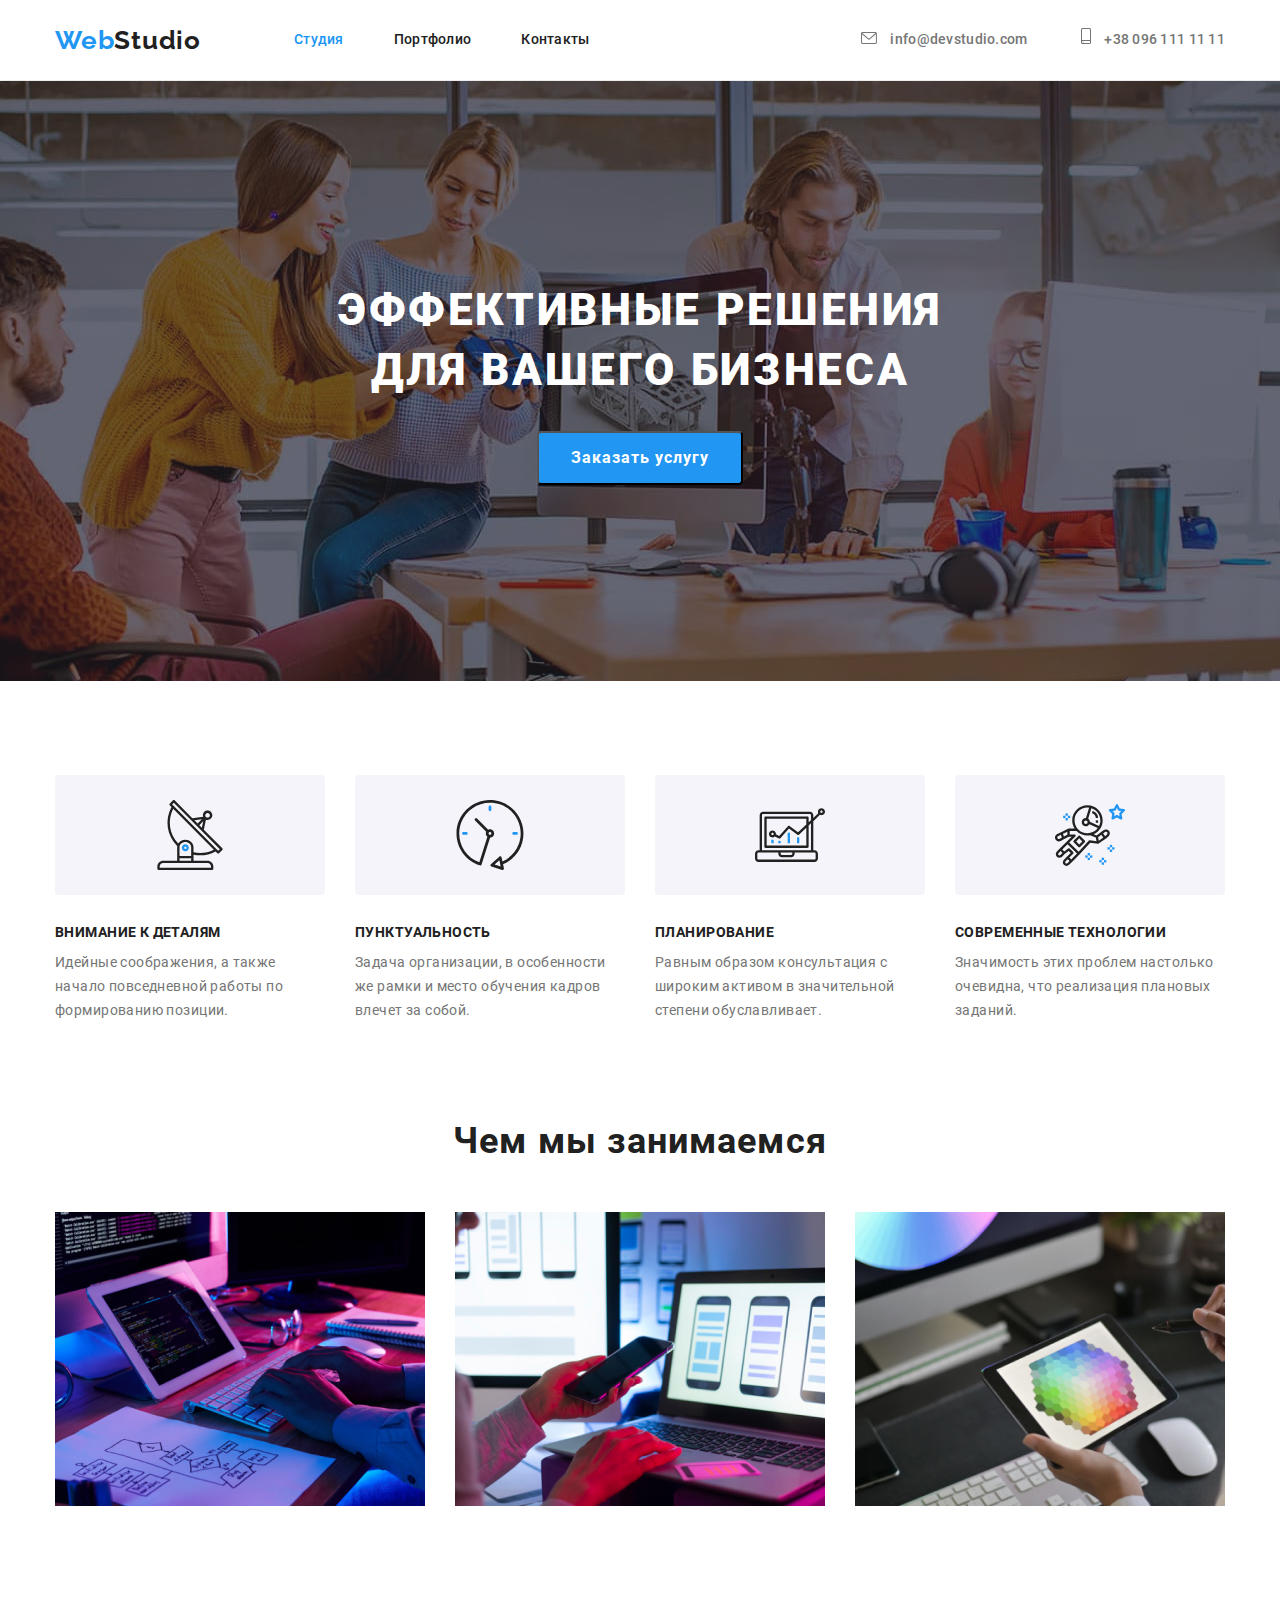
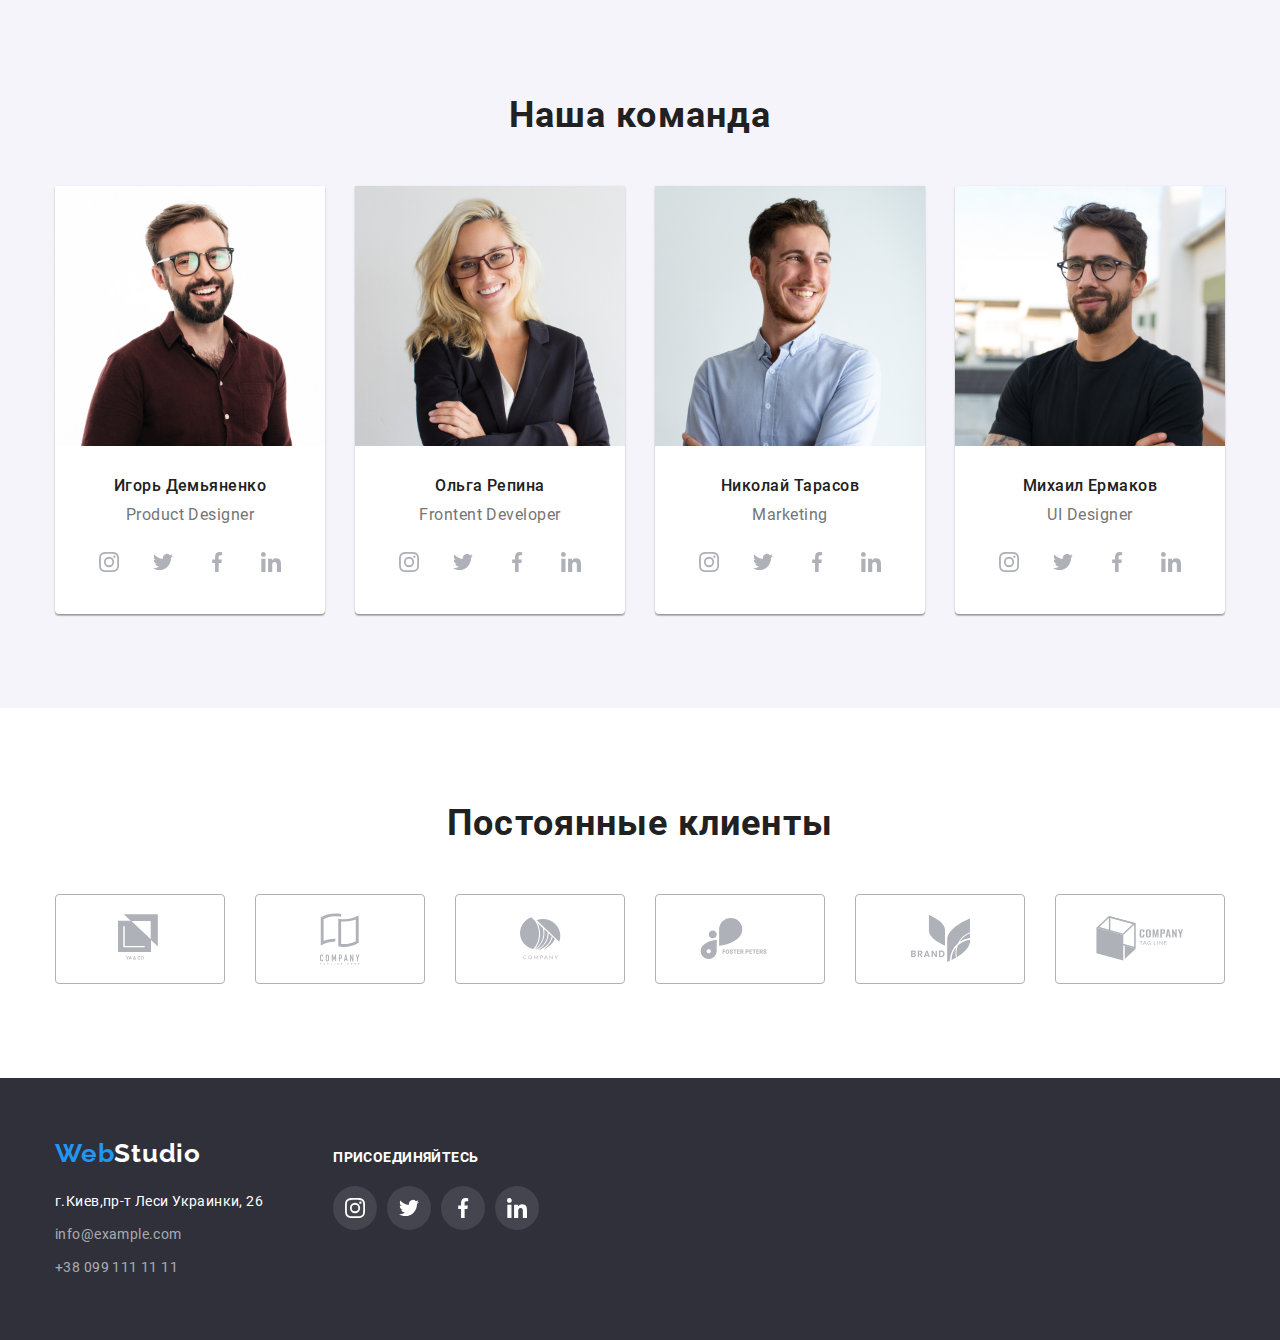
==== index.html @ 72bdeed8 "склонировал новый репозиторий и перенес файлы с 4 дз" ====
<!DOCTYPE html>
<html lang="ru">
  <head>
    <meta charset="UTF-8" />
    <meta name="viewport" content="width=device-width, initial-scale=1.0" />
    <title>Document</title>
    <link href="https://fonts.googleapis.com/css2?family=Raleway:wght@700&display=swap" rel="stylesheet" />
    <link rel="stylesheet" href="https://cdnjs.cloudflare.com/ajax/libs/modern-normalize/1.0.0/modern-normalize.min.css" />
    <link rel="stylesheet" href="./css/styles.css" />
  </head>
  <body>
    <header class="page-header">
      <div class="conteiner header-conteiner">
        <a class="header-logo" href="./index.html" lang="en"> <span class="web-logo">Web</span>Studio </a>

        <nav class="navigation">
          <ul class="menu">
            <li class="menu-item">
              <a href="./index.html" class="link current">Студия</a>
            </li>
            <li class="menu-item">
              <a href="./portfolio.html" class="link">Портфолио</a>
            </li>
            <li class="menu-item"><a href="" class="link">Контакты</a></li>
          </ul>
        </nav>
        <address class="conect-nav">
          <a class="link header-conect" href="mailto:info@devstudio.com">
            <svg class="header-svg envelope" width="16" height="12">
              <use href="./img/icons/sprite.svg#envelope"></use>
            </svg>
            info@devstudio.com
          </a>
          <a class="link header-conect" href="tel:+380961111111">
            <svg class="header-svg smartphone" width="10" height="16">
              <use href="./img/icons/sprite.svg#smartphone"></use>
            </svg>
            +38 096 111 11 11</a
          >
        </address>
      </div>
    </header>

    <main>
      <section class="hero overlay">
        <h1 class="hero-title">
          ЭФФЕКТИВНЫЕ РЕШЕНИЯ <br />
          ДЛЯ ВАШЕГО БИЗНЕСА
        </h1>
        <button class="btn" type="button">Заказать услугу</button>
      </section>

      <section class="features">
        <div class="conteiner">
          <h2 class="visually-hidden">Наши преимущества</h2>
          <ul class="menu-features">
            <li class="list-item icon-antenna">
              <h3 class="title">ВНИМАНИЕ К ДЕТАЛЯМ</h3>
              <p class="text">Идейные соображения, а также начало повседневной работы по формированию позиции.</p>
            </li>
            <li class="list-item icon-clock">
              <h3 class="title">ПУНКТУАЛЬНОСТЬ</h3>
              <p class="text">Задача организации, в особенности же рамки и место обучения кадров влечет за собой.</p>
            </li>
            <li class="list-item icon-diagram">
              <h3 class="title">ПЛАНИРОВАНИЕ</h3>
              <p class="text">Равным образом консультация с широким активом в значительной степени обуславливает.</p>
            </li>
            <li class="list-item icon-astronaut">
              <h3 class="title">СОВРЕМЕННЫЕ ТЕХНОЛОГИИ</h3>
              <p class="text">Значимость этих проблем настолько очевидна, что реализация плановых заданий.</p>
            </li>
          </ul>
        </div>
      </section>

      <section class="section">
        <div class="conteiner">
          <h2 class="section-title">Чем мы занимаемся</h2>
          <ul class="img-set">
            <li class="img-item">
              <img src="./img/img1.jpg" alt="верстка" width="370" height="294" />
            </li>

            <li class="img-item">
              <img src="./img/img2.jpg" alt="мобильное приложение" width="370" height="294" />
            </li>
            <li class="img-item">
              <img src="./img/img3.jpg" alt="дизайн" width="370" height="294" />
            </li>
          </ul>
        </div>
      </section>

      <section class="section creamy-bg">
        <div class="conteiner">
          <h2 class="section-title">Наша команда</h2>
          <ul class="team-list">
            <li class="team-item">
              <img src="./img/foto1.jpg" alt="Игорь Демьяненко" width="270" height="260" />
              <div class="team-content">
                <p class="team">Игорь Демьяненко</p>
                <p class="profession" lang="en">Product Designer</p>
                <ul class="social-icons">
                  <li class="social-icons-item">
                    <a class="social-icons-link" href="https://instagram.com/" target="_blank" rel="noopener noreferer" aria-label="Instagram">
                      <svg class="social-icons-svg">
                        <use href="./img/icons/sprite.svg#instagram"></use>
                      </svg>
                    </a>
                  </li>
                  <li class="social-icons-item">
                    <a class="social-icons-link" href="https://twitter.com/" target="_blank" rel="noopener noreferer" aria-label="Twitter">
                      <svg class="social-icons-svg">
                        <use href="./img/icons/sprite.svg#twitter"></use>
                      </svg>
                    </a>
                  </li>
                  <li class="social-icons-item">
                    <a class="social-icons-link" href="https://facebook.com/" target="_blank" rel="noopener noreferer" aria-label="Facebook">
                      <svg class="social-icons-svg">
                        <use href="./img/icons/sprite.svg#facebook"></use>
                      </svg>
                    </a>
                  </li>
                  <li class="social-icons-item">
                    <a class="social-icons-link" href="https://linkedin.com/" target="_blank" rel="noopener noreferer" aria-label="Linkedin">
                      <svg class="social-icons-svg">
                        <use href="./img/icons/sprite.svg#linkedin"></use>
                      </svg>
                    </a>
                  </li>
                </ul>
              </div>
            </li>

            <li class="team-item">
              <img src="./img/foto2.jpg" alt="Ольга Репина" width="270" height="260" />
              <div class="team-content">
                <p class="team">Ольга Репина</p>
                <p class="profession" lang="en">Frontent Developer</p>
                <ul class="social-icons">
                  <li class="social-icons-item">
                    <a class="social-icons-link" href="https://instagram.com/" target="_blank" rel="noopener noreferer" aria-label="Instagram">
                      <svg class="social-icons-svg">
                        <use href="./img/icons/sprite.svg#instagram"></use>
                      </svg>
                    </a>
                  </li>
                  <li class="social-icons-item">
                    <a class="social-icons-link" href="https://twitter.com/" target="_blank" rel="noopener noreferer" aria-label="Twitter">
                      <svg class="social-icons-svg">
                        <use href="./img/icons/sprite.svg#twitter"></use>
                      </svg>
                    </a>
                  </li>
                  <li class="social-icons-item">
                    <a class="social-icons-link" href="https://facebook.com/" target="_blank" rel="noopener noreferer" aria-label="Facebook">
                      <svg class="social-icons-svg">
                        <use href="./img/icons/sprite.svg#facebook"></use>
                      </svg>
                    </a>
                  </li>
                  <li class="social-icons-item">
                    <a class="social-icons-link" href="https://linkedin.com/" target="_blank" rel="noopener noreferer" aria-label="Linkedin">
                      <svg class="social-icons-svg">
                        <use href="./img/icons/sprite.svg#linkedin"></use>
                      </svg>
                    </a>
                  </li>
                </ul>
              </div>
            </li>
            <li class="team-item">
              <img src="./img/foto3.jpg" alt="Николай Тарасов" width="270" height="260" />
              <div class="team-content">
                <p class="team">Николай Тарасов</p>
                <p class="profession" lang="en">Marketing</p>
                <ul class="social-icons">
                  <li class="social-icons-item">
                    <a class="social-icons-link" href="https://instagram.com/" target="_blank" rel="noopener noreferer" aria-label="Instagram">
                      <svg class="social-icons-svg">
                        <use href="./img/icons/sprite.svg#instagram"></use>
                      </svg>
                    </a>
                  </li>
                  <li class="social-icons-item">
                    <a class="social-icons-link" href="https://twitter.com/" target="_blank" rel="noopener noreferer" aria-label="Twitter">
                      <svg class="social-icons-svg">
                        <use href="./img/icons/sprite.svg#twitter"></use>
                      </svg>
                    </a>
                  </li>
                  <li class="social-icons-item">
                    <a class="social-icons-link" href="https://facebook.com/" target="_blank" rel="noopener noreferer" aria-label="Facebook">
                      <svg class="social-icons-svg">
                        <use href="./img/icons/sprite.svg#facebook"></use>
                      </svg>
                    </a>
                  </li>
                  <li class="social-icons-item">
                    <a class="social-icons-link" href="https://linkedin.com/" target="_blank" rel="noopener noreferer" aria-label="Linkedin">
                      <svg class="social-icons-svg">
                        <use href="./img/icons/sprite.svg#linkedin"></use>
                      </svg>
                    </a>
                  </li>
                </ul>
              </div>
            </li>
            <li class="team-item">
              <img src="./img/foto4.jpg" alt="Михаил Ермаков" width="270" height="260" />
              <div class="team-content">
                <p class="team">Михаил Ермаков</p>
                <p class="profession" lang="en">UI Designer</p>
                <ul class="social-icons">
                  <li class="social-icons-item">
                    <a class="social-icons-link" href="https://instagram.com/" target="_blank" rel="noopener noreferer" aria-label="Instagram">
                      <svg class="social-icons-svg">
                        <use href="./img/icons/sprite.svg#instagram"></use>
                      </svg>
                    </a>
                  </li>
                  <li class="social-icons-item">
                    <a class="social-icons-link" href="https://twitter.com/" target="_blank" rel="noopener noreferer" aria-label="Twitter">
                      <svg class="social-icons-svg">
                        <use href="./img/icons/sprite.svg#twitter"></use>
                      </svg>
                    </a>
                  </li>
                  <li class="social-icons-item">
                    <a class="social-icons-link" href="https://facebook.com/" target="_blank" rel="noopener noreferer" aria-label="Facebook">
                      <svg class="social-icons-svg">
                        <use href="./img/icons/sprite.svg#facebook"></use>
                      </svg>
                    </a>
                  </li>
                  <li class="social-icons-item">
                    <a class="social-icons-link" href="https://linkedin.com/" target="_blank" rel="noopener noreferer" aria-label="Linkedin">
                      <svg class="social-icons-svg">
                        <use href="./img/icons/sprite.svg#linkedin"></use>
                      </svg>
                    </a>
                  </li>
                </ul>
              </div>
            </li>
          </ul>
        </div>
      </section>
      <section class="section">
        <div class="conteiner">
          <h2 class="section-title">Постоянные клиенты</h2>
          <ul class="logo-set list">
            <li class="client-logo">
              <a class="client-link" href="">
                <svg class="icon" width="44" height="49">
                  <use href="./img/icons/sprite.svg#logo1"></use>
                </svg>
              </a>
            </li>
            <li class="client-logo">
              <a class="client-link" href="">
                <svg class="icon" width="40" height="52">
                  <use href="./img/icons/sprite.svg#logo2"></use>
                </svg>
              </a>
            </li>
            <li class="client-logo">
              <a class="client-link" href="">
                <svg class="icon" width="41" height="43">
                  <use href="./img/icons/sprite.svg#logo3"></use>
                </svg>
              </a>
            </li>
            <li class="client-logo">
              <a class="client-link" href="">
                <svg class="icon" width="80" height="42">
                  <use href="./img/icons/sprite.svg#logo4"></use>
                </svg>
              </a>
            </li>
            <li class="client-logo">
              <a class="client-link" href="">
                <svg class="icon" width="59" height="47">
                  <use href="./img/icons/sprite.svg#logo5"></use>
                </svg>
              </a>
            </li>
            <li class="client-logo">
              <a class="client-link" href="">
                <svg class="icon" width="88" height="45">
                  <use href="./img/icons/sprite.svg#logo6"></use>
                </svg>
              </a>
            </li>
          </ul>
        </div>
      </section>
    </main>
    <footer class="footer">
      <div class="conteiner footer-conteiner">
        <div>
          <a href="./index.html" class="footer-link link">
            <span class="footer-logo" lang="en"> <span class="web-logo">Web</span>Studio </span>
          </a>
          <address>
            <ul class="footer-list">
              <li class="footer-item">
                <a href="" class="link footer-town">г.Киев,пр-т Леси Украинки, 26</a>
              </li>
              <li class="footer-item">
                <a href="mailto:info@example.com" class="link footer-conect">info@example.com</a>
              </li>
              <li class="footer-item">
                <a href="tel:+380961111111" class="link footer-conect">+38 099 111 11 11</a>
              </li>
            </ul>
          </address>
        </div>
        <div class="footer-social-links">
          <h3 class="footer-title">присоединяйтесь</h3>
          <ul class="social-icons">
            <li class="social-icons-item">
              <a class="footer-social-icons-link" href="https://instagram.com/" target="_blank" rel="noopener noreferer" aria-label="Instagram">
                <svg class="footer-social-icons-svg">
                  <use href="./img/icons/sprite.svg#instagram"></use>
                </svg>
              </a>
            </li>

            <li class="social-icons-item">
              <a class="footer-social-icons-link" href="https://twitter.com/" target="_blank" rel="noopener noreferer" aria-label="Twitter">
                <svg class="footer-social-icons-svg">
                  <use href="./img/icons/sprite.svg#twitter"></use>
                </svg>
              </a>
            </li>
            <li class="social-icons-item">
              <a class="footer-social-icons-link" href="https://facebook.com/" target="_blank" rel="noopener noreferer" aria-label="Facebook">
                <svg class="footer-social-icons-svg">
                  <use href="./img/icons/sprite.svg#facebook"></use>
                </svg>
              </a>
            </li>
            <li class="social-icons-item">
              <a class="footer-social-icons-link" href="https://linkedin.com/" target="_blank" rel="noopener noreferer" aria-label="Linkedin">
                <svg class="footer-social-icons-svg">
                  <use href="./img/icons/sprite.svg#linkedin"></use>
                </svg>
              </a>
            </li>
          </ul>
        </div>
      </div>
    </footer>
  </body>
</html>
---- css/styles.css ----
/* roboto-regular - latin_cyrillic */
@font-face {
  font-family: 'Roboto';
  font-style: normal;
  font-weight: 400;
  src: url('../fonts/roboto-v20-latin_cyrillic-regular.eot'); /* IE9 Compat Modes */
  src: local('Roboto'), local('Roboto-Regular'), url('../fonts/roboto-v20-latin_cyrillic-regular.eot?#iefix') format('embedded-opentype'),
    url('../fonts/roboto-v20-latin_cyrillic-regular.woff2') format('woff2'), url('../fonts/roboto-v20-latin_cyrillic-regular.woff') format('woff'),
    url('../fonts/roboto-v20-latin_cyrillic-regular.ttf') format('truetype'), url('../fonts/roboto-v20-latin_cyrillic-regular.svg#Roboto') format('svg'); /* Legacy iOS */
}
/* roboto-500 - latin_cyrillic */
@font-face {
  font-family: 'Roboto';
  font-style: normal;
  font-weight: 500;
  src: url('../fonts/roboto-v20-latin_cyrillic-500.eot'); /* IE9 Compat Modes */
  src: local('Roboto Medium'), local('Roboto-Medium'), url('../fonts/roboto-v20-latin_cyrillic-500.eot?#iefix') format('embedded-opentype'),
    url('../fonts/roboto-v20-latin_cyrillic-500.woff2') format('woff2'), url('../fonts/roboto-v20-latin_cyrillic-500.woff') format('woff'),
    url('../fonts/roboto-v20-latin_cyrillic-500.ttf') format('truetype'), url('../fonts/roboto-v20-latin_cyrillic-500.svg#Roboto') format('svg'); /* Legacy iOS */
}
/* roboto-700 - latin_cyrillic */
@font-face {
  font-family: 'Roboto';
  font-style: normal;
  font-weight: 700;
  src: url('../fonts/roboto-v20-latin_cyrillic-700.eot'); /* IE9 Compat Modes */
  src: local('Roboto Bold'), local('Roboto-Bold'), url('../fonts/roboto-v20-latin_cyrillic-700.eot?#iefix') format('embedded-opentype'),
    url('../fonts/roboto-v20-latin_cyrillic-700.woff2') format('woff2'), url('../fonts/roboto-v20-latin_cyrillic-700.woff') format('woff'),
    url('../fonts/roboto-v20-latin_cyrillic-700.ttf') format('truetype'), url('../fonts/roboto-v20-latin_cyrillic-700.svg#Roboto') format('svg'); /* Legacy iOS */
}
/* roboto-900 - latin_cyrillic */
@font-face {
  font-family: 'Roboto';
  font-style: normal;
  font-weight: 900;
  src: url('../fonts/roboto-v20-latin_cyrillic-900.eot'); /* IE9 Compat Modes */
  src: local('Roboto Black'), local('Roboto-Black'), url('../fonts/roboto-v20-latin_cyrillic-900.eot?#iefix') format('embedded-opentype'),
    url('../fonts/roboto-v20-latin_cyrillic-900.woff2') format('woff2'), url('../fonts/roboto-v20-latin_cyrillic-900.woff') format('woff'),
    url('../fonts/roboto-v20-latin_cyrillic-900.ttf') format('truetype'), url('../fonts/roboto-v20-latin_cyrillic-900.svg#Roboto') format('svg'); /* Legacy iOS */
}
:root {
  --main-text-cl: #757575;
  --accent-cl: #2196f3;
  --black: #212121;
  --grey: rgba(255, 255, 255, 0.6);
  --white: #ffffff;
  --dark-bg: #2f303a;
  --creamy: #f5f4fa;
}

html {
  box-sizing: border-box;
}

*,
*::before,
*::after {
  box-sizing: inherit;
}

h1,
h2,
h3,
p {
  margin: 0;
}

.section {
  padding-top: 94px;
  padding-bottom: 94px;
}
.list {
  list-style: none;
  padding: 0;
  margin: 0;
}
img {
  display: block;
  max-width: 100%;
}

body {
  font-family: Roboto, sans-serif;
  font-size: 14px;
  line-height: 1.71;
  letter-spacing: 0.03em;
  color: var(--main-text-cl);
}
ul {
  margin: 0px;
  padding: 0px;
}
.page-header {
  border-bottom: 1px solid #ececec;
}
.conteiner {
  width: 1200px;
  padding-left: 15px;
  padding-right: 15px;
  margin-right: auto;
  margin-left: auto;
}
.header-conteiner {
  display: flex;
  align-items: center;
  justify-items: flex-end;
}

.header-logo {
  font-family: Raleway, sans-serif;
  text-decoration: none;
  font-style: normal;
  font-weight: bold;
  font-size: 26px;
  line-height: 1.19;
  letter-spacing: 0.03em;
  color: var(--black);
}
.navigation {
  margin-left: 93px;
}
.menu {
  display: flex;
  padding: 0;
  margin: 0;
}
.menu .link {
  display: block;
  padding-top: 32px;
  padding-bottom: 32px;
}
.menu .menu-item:not(:last-child) {
  margin-right: 50px;
}

.menu-item {
  list-style: none;
}

.menu-item .link {
  display: block;
  align-items: center;
}
.link {
  font-style: normal;
  text-decoration: none;
  font-weight: 500;
  font-size: 14px;
  line-height: 1.14;
  letter-spacing: 0.02em;
  color: var(--black);
}

.current {
  color: var(--accent-cl);
}
.link:hover,
.link:focus {
  color: var(--accent-cl);
}
.web-logo {
  color: var(--accent-cl);
}

.header-conect {
  display: inline-block;
  flex-direction: row;
  justify-items: legacy;
  color: var(--main-text-cl);
}
.conect-nav {
  margin-left: auto;
}
.conect-nav .link + .link {
  margin-left: 50px;
}
.conect-nav.smartphone {
  margin-top: 32px;
  margin-bottom: 32px;
}
.header-conect:hover,
.header-conect:focus {
  color: var(--accent-cl);
}
.header-svg {
  margin-right: 10px;
  fill: currentColor;
}
/* Стилизирует секцию Герой */

.hero {
  padding-top: 200px;
  padding-bottom: 200px;
  text-align: center;
}
/* Фон  секции Герой*/
.overlay {
  max-width: 1600px;
  height: 600px;
  margin-left: auto;
  margin-right: auto;
  background-image: linear-gradient(to right, rgba(47, 48, 58, 0.4), rgba(47, 48, 58, 0.4)), url(../img/hero.jpg);
  background-repeat: no-repeat;
  background-position: center;
  background-size: cover;
}
.hero-title {
  margin-bottom: 30px;
  font-family: Roboto, sans-serif;
  font-weight: 900;
  font-size: 44px;
  line-height: 1.36;
  text-align: center;
  letter-spacing: 0.06em;
  text-transform: uppercase;
  color: var(--white);
}
.btn {
  display: inline-block;
  outline: transparent;
  border-radius: 4px;
  padding: 10px 32px;
  min-width: 200px;
  min-height: 50px;
  text-align: center;

  font-family: Roboto, sans-serif;
  font-weight: bold;
  font-size: 16px;
  line-height: 1.87;
  letter-spacing: 0.06em;
  text-decoration: none;

  color: var(--white);
  background-color: var(--accent-cl);
}
.features {
  padding-top: 94px;
}
.visually-hidden {
  position: absolute !important;
  clip: rect(1px 1px 1px 1px);
  clip: rect(1px, 1px, 1px, 1px);
  padding: 0 !important;
  border: 0 !important;
  height: 1px !important;
  width: 1px !important;
  overflow: hidden;
}

.menu-features {
  display: flex;
  justify-content: space-between;
}
.menu-features .list-item {
  width: calc((100% - 90px) / 4);
}
.menu-features .list-item::before {
  content: '';
  display: block;
  height: 120px;
  margin-bottom: 30px;
  background-color: var(--creamy);
  background-repeat: no-repeat;
  background-position: center;
  border-radius: 4px;
}
.icon-antenna::before {
  background-image: url(../img/antenna.svg);
}
.icon-clock::before {
  background-image: url(../img/clock.svg);
}
.icon-diagram::before {
  background-image: url(../img/diagram.svg);
}
.icon-astronaut::before {
  background-image: url(../img/astronaut.svg);
}

.menu-features .title {
  margin-bottom: 10px;
}
.title {
  min-height: 16px;
  font-family: Roboto, sans-serif;
  font-style: normal;
  font-weight: bold;
  font-size: 14px;
  line-height: 1.14;
  text-transform: uppercase;
  color: var(--black);
}
.text {
  min-height: 75px;
  color: var(--main-text-cl);
}
.list-item {
  list-style: none;
}

.section-title {
  font-family: Roboto, sans-serif;
  font-weight: 700;
  font-size: 36px;
  line-height: 1.167;
  text-align: center;
  letter-spacing: 0.03em;
  color: var(--black);
  margin-bottom: 50px;
}
.img-set {
  display: flex;
  flex-wrap: wrap;
  margin-left: -30px;
}
.img-item {
  margin-left: 30px;
  list-style: none;
  flex-basis: calc(100% / 3 - 30px);
}
.team {
  font-style: normal;
  font-weight: 500;
  font-size: 16px;
  line-height: 1.187;
  letter-spacing: 0.03em;
  color: var(--black);
}
.team-list {
  display: flex;
  flex-wrap: wrap;
  margin-left: -30px;
}
.team-item {
  margin-left: 30px;
  list-style: none;
  flex-basis: calc(100% / 4 - 30px);
  background-color: var(--white);

  box-shadow: 0px 1px 3px rgba(0, 0, 0, 0.12), 0px 1px 1px rgba(0, 0, 0, 0.14), 0px 2px 1px rgba(0, 0, 0, 0.2);
  border-radius: 0px 0px 4px 4px;
}
.team {
  text-align: center;
  margin-top: 30px;
  margin-bottom: 10px;
}
.team-content {
  margin: 30px 32px;
}
.profession {
  margin-bottom: 16px;
  text-align: center;
  font-style: normal;
  font-weight: normal;
  font-size: 16px;
  line-height: 1.187;
  letter-spacing: 0.03em;
  color: var(--main-text-cl);
}
.social-icons {
  display: flex;
  justify-content: space-between;
}
.social-icons-item {
  list-style: none;
}
.social-icons-item:not(:last-child) {
  margin-right: 10px;
}
.social-icons-link {
  display: inline-flex;
  justify-content: center;
  align-items: center;
  width: 44px;
  height: 44px;
  background-color: var(--white);
  border-radius: 50%;
}
.social-icons-link:hover,
.social-icons-link:focus {
  background-color: var(--accent-cl);
}
.social-icons-link:hover .social-icons-svg,
.social-icons-link:focus .social-icons-svg {
  background-color: var(--accent-cl);
  fill: var(--white);
}
.social-icons-svg {
  width: 20px;
  height: 20px;
  fill: #afb1b8;
}
.logo-set {
  display: flex;
  flex-wrap: wrap;
  align-items: center;
  margin-left: -30px;
}

.client-link {
  display: inline-flex;
  justify-content: center;
  align-items: center;
  width: 170px;
  height: 90px;
  margin-left: 30px;
  flex-basis: calc(100% / 6 - 30px);
  border: 1px solid #afb1b8;
  box-sizing: border-box;
  border-radius: 4px;
}

.client-link:hover,
.client-link:focus {
  border-color: var(--accent-cl);
}
.client-link:hover .icon,
.client-link:focus .icon {
  fill: var(--accent-cl);
}
.icon {
  fill: #afb1b8;
}
.footer {
  padding-top: 60px;
  padding-bottom: 60px;
  background-color: var(--dark-bg);
}
.footer-conteiner {
  display: flex;
}
.footer-title {
  margin-bottom: 20px;
  font-family: Roboto;
  font-style: normal;
  font-weight: 700;
  font-size: 14px;
  line-height: 1.14;
  letter-spacing: 0.03em;
  text-transform: uppercase;
  color: #ffffff;
}
.footer-logo {
  font-family: Raleway;
  font-style: normal;
  font-weight: bold;
  font-size: 26px;
  line-height: 1.19;
  letter-spacing: 0.03em;
  color: var(--white);
}
.footer-list {
  display: flex;
  flex-direction: column;
  margin-top: 20px;
}
.footer-social-links {
  padding-top: 12px;
  margin-left: 70px;
  width: 206px;
  height: 80;
}
.footer-social-icons-link {
  display: inline-flex;
  justify-content: center;
  align-items: center;
  width: 44px;
  height: 44px;
  background: rgba(255, 255, 255, 0.1);
  border-radius: 50%;
}
.footer-social-icons-link:hover,
.footer-social-icons-link:focus {
  background-color: var(--accent-cl);
}
.footer-social-icons-svg {
  width: 20px;
  height: 20px;
  fill: var(--white);
}
.footer-town {
  font-weight: normal;
  line-height: 1.71;
  letter-spacing: 0.03em;
  color: var(--white);
}
.footer-conect {
  font-weight: normal;
  line-height: 1.71;
  letter-spacing: 0.03em;
  color: var(--grey);
}
.footer-item {
  list-style: none;
}
.footer-list .footer-item:not(:last-child) {
  margin-bottom: 9px;
}
.menu-filters {
  display: flex;
  flex-direction: row;
  justify-content: center;
  padding-bottom: 50px;
}
.btn-portfolio {
  display: inline-block;
  padding: 6px 22px;
  margin-right: 8px;
  border-radius: 4px;
  font-style: normal;
  font-weight: 500;
  font-size: 16px;
  line-height: 1.62;
  letter-spacing: 0.03em;
  color: var(--black);
  cursor: pointer;
  border: transparent;
}
.btn-portfolio:hover,
.btn-portfolio:focus {
  color: var(--white);
  background-color: var(--accent-cl);
  box-shadow: 0px 3px 1px rgba(0, 0, 0, 0.1), 0px 1px 2px rgba(0, 0, 0, 0.08), 0px 2px 2px rgba(0, 0, 0, 0.12);
}
.portfolio {
  display: flex;
  flex-wrap: wrap;
  margin-left: -30px;
}
.portfolio-item {
  margin-top: 30px;
  margin-left: 30px;
  list-style: none;
  flex-basis: calc(100% / 3 - 30px);
  border: 1px solid #eeeeee;
  box-sizing: border-box;
  background-color: var(--white);
}
.portfolio-item:hover,
.portfolio-item:focus {
  cursor: pointer;
  box-shadow: 0px 1px 1px rgba(0, 0, 0, 0.12), 0px 4px 4px rgba(0, 0, 0, 0.06), 1px 4px 6px rgba(0, 0, 0, 0.16);
}
.portfolio-item:nth-child(-n + 3) {
  margin-top: 0;
}
.card-footer {
  padding: 20px 24px;
}

.portfolio-label {
  text-align: start;
  margin-bottom: 4px;
  font-weight: bold;
  font-size: 18px;
  line-height: 2;
  letter-spacing: 0.06em;
  color: var(--black);
}
.discription {
  text-align: start;
  font-weight: normal;
  font-size: 16px;
  line-height: 1.87;
  letter-spacing: 0.03em;
  color: var(--main-text-cl);
}
.creamy-bg {
  background-color: var(--creamy);
}
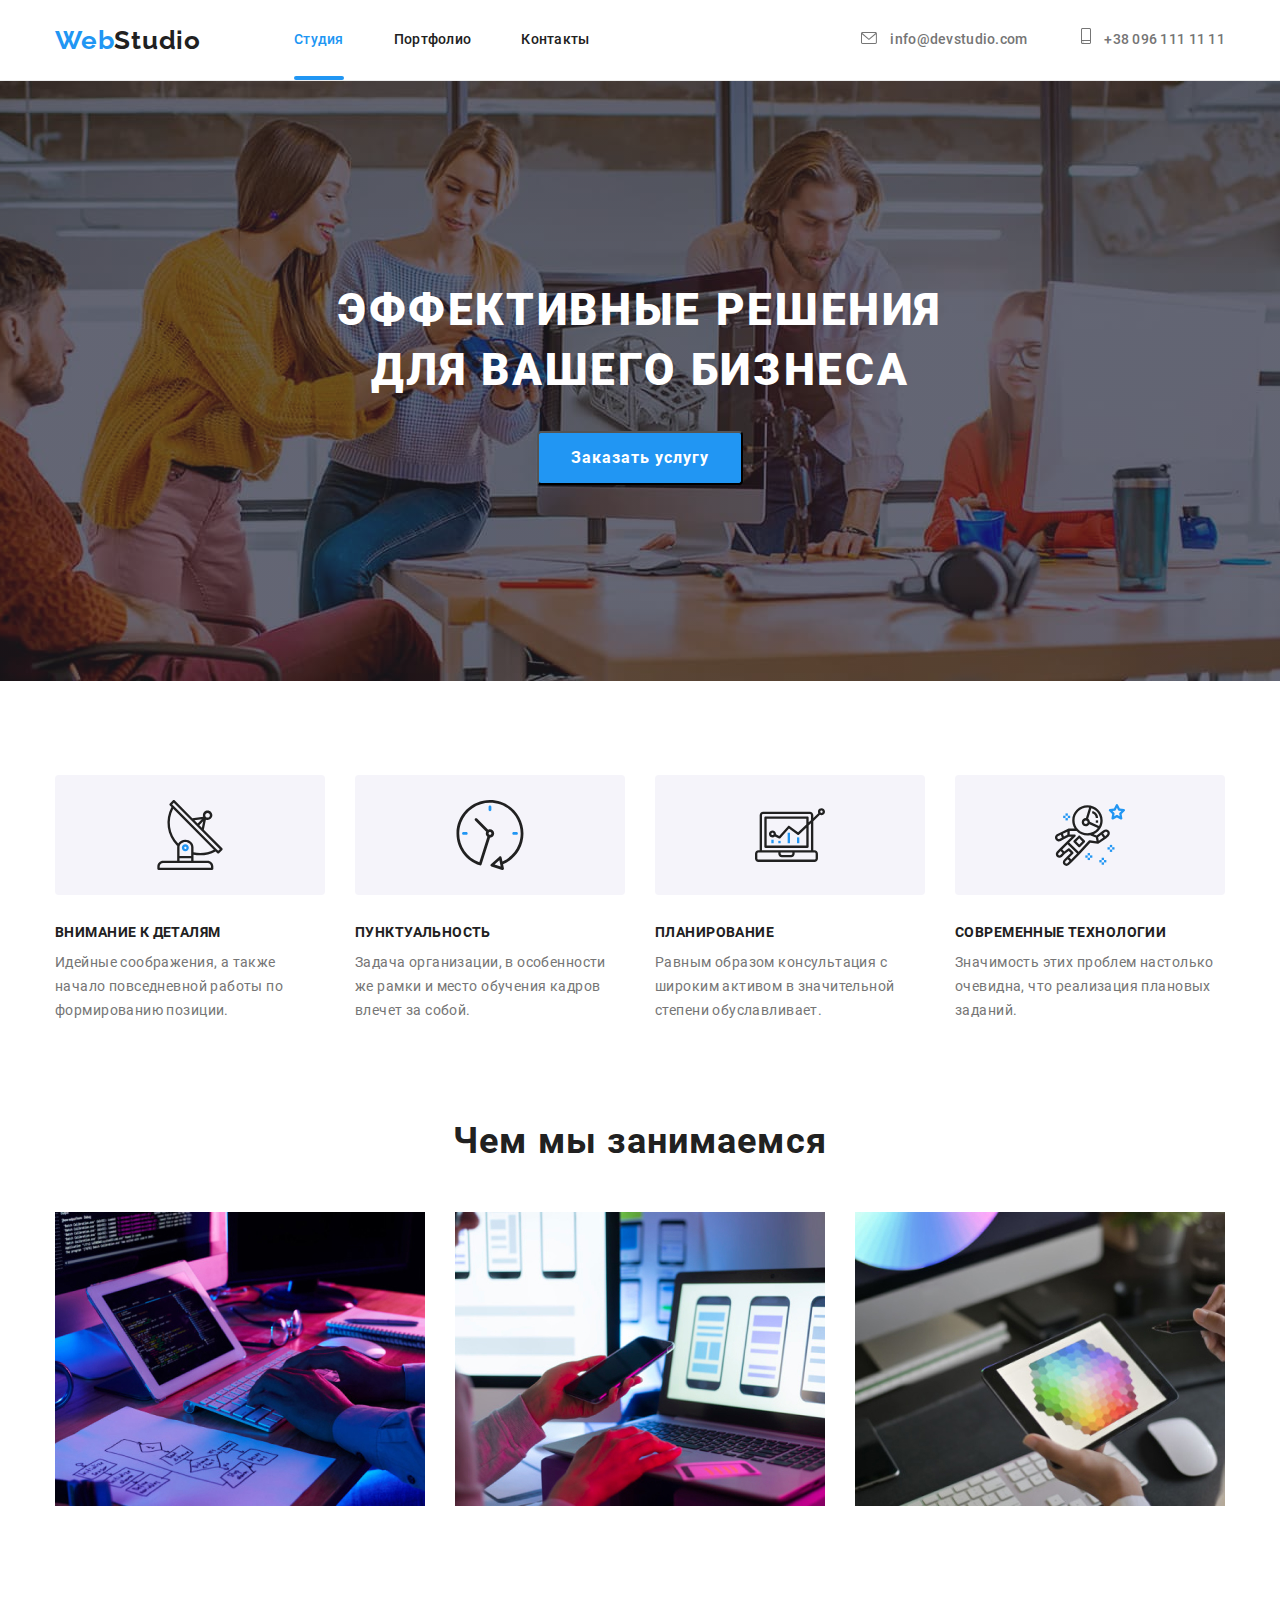
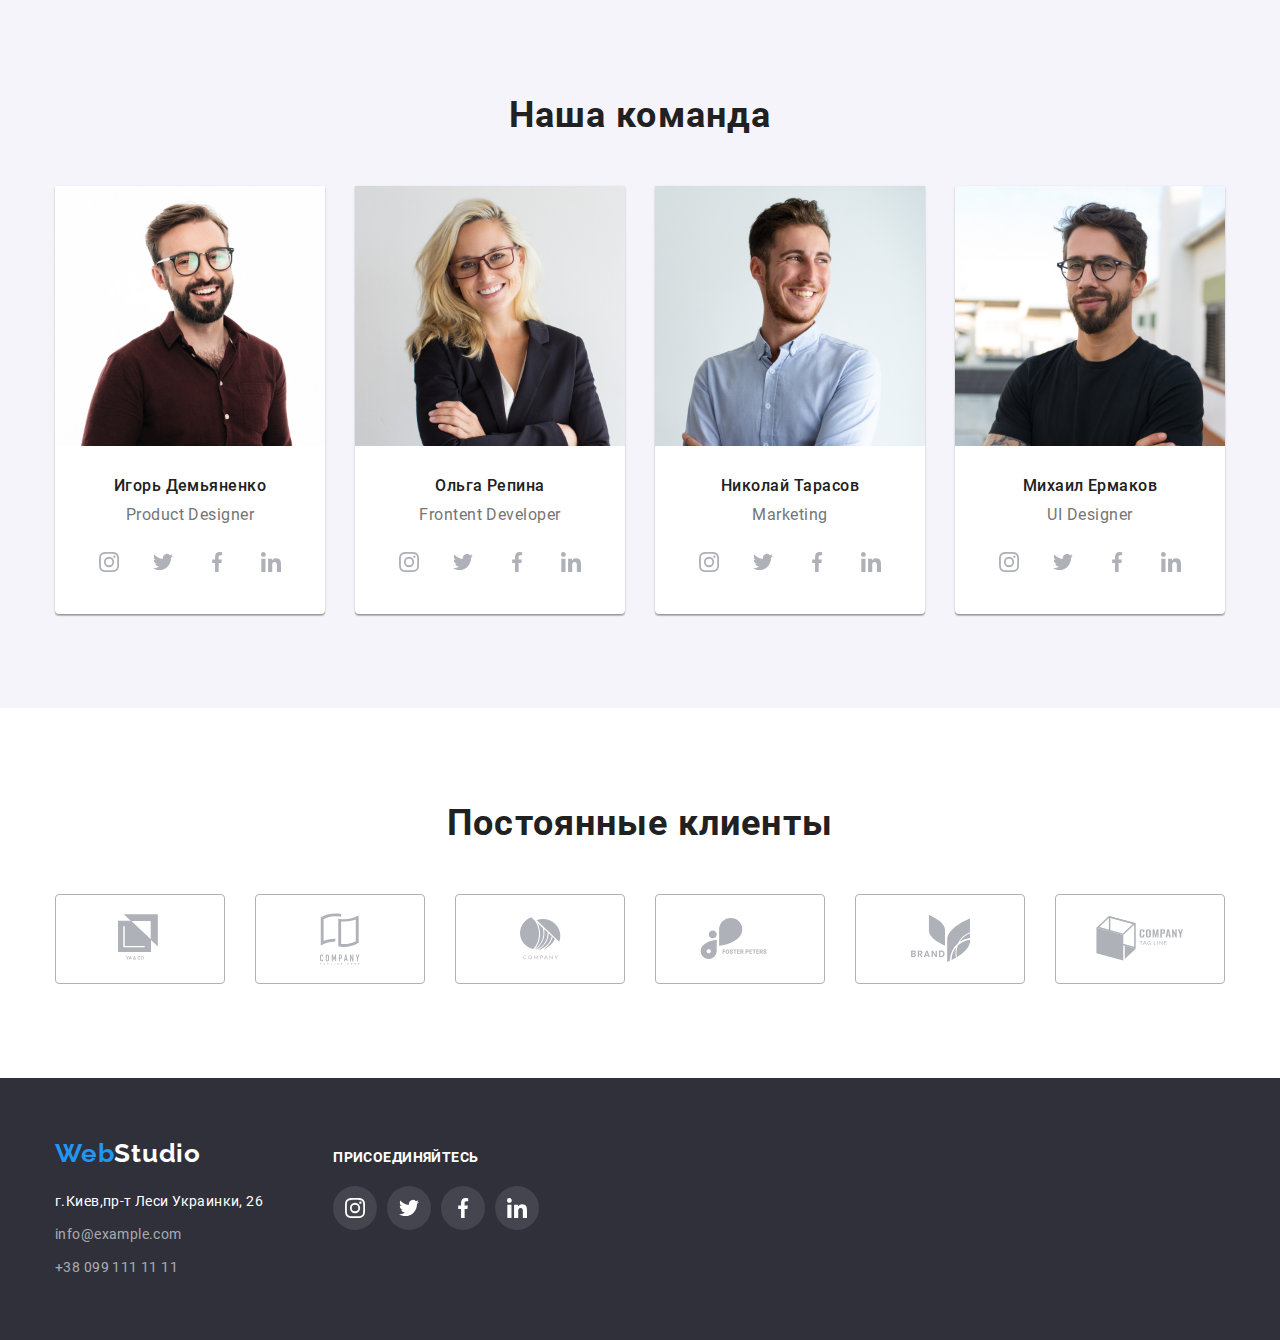
==== commit 97b6eede: "стилизация модалки" ====
--- a/index.html
+++ b/index.html
@@ -3,7 +3,7 @@
   <head>
     <meta charset="UTF-8" />
     <meta name="viewport" content="width=device-width, initial-scale=1.0" />
-    <title>Document</title>
+    <title>Студия</title>
     <link href="https://fonts.googleapis.com/css2?family=Raleway:wght@700&display=swap" rel="stylesheet" />
     <link rel="stylesheet" href="https://cdnjs.cloudflare.com/ajax/libs/modern-normalize/1.0.0/modern-normalize.min.css" />
     <link rel="stylesheet" href="./css/styles.css" />
@@ -47,8 +47,15 @@
           ЭФФЕКТИВНЫЕ РЕШЕНИЯ <br />
           ДЛЯ ВАШЕГО БИЗНЕСА
         </h1>
-        <button class="btn" type="button">Заказать услугу</button>
-      </section>
+        <button data-modal-open class="btn">Заказать услугу</button>
+      </section>
+
+      <div class="backdrop is-hidden" data-modal>
+        <div class="modal">
+          <p></p>
+          <button class="close" data-modal-close>X</button>
+        </div>
+      </div>
 
       <section class="features">
         <div class="conteiner">
@@ -354,5 +361,6 @@
         </div>
       </div>
     </footer>
+    <script src="./js/modal.js"></script>
   </body>
 </html>
--- a/css/styles.css
+++ b/css/styles.css
@@ -124,8 +124,10 @@
   padding: 0;
   margin: 0;
 }
+
 .menu .link {
-  display: block;
+  position: relative;
+  display: inline-block;
   padding-top: 32px;
   padding-bottom: 32px;
 }
@@ -153,6 +155,16 @@
 
 .current {
   color: var(--accent-cl);
+}
+.current::after {
+  display: block;
+  position: absolute;
+  content: '';
+  width: 100%;
+  height: 4px;
+  border-radius: 2px;
+  background-color: var(--accent-cl);
+  bottom: 0;
 }
 .link:hover,
 .link:focus {
@@ -233,6 +245,45 @@
 
   color: var(--white);
   background-color: var(--accent-cl);
+}
+/* Оформление модалки и бекдропа  */
+.backdrop {
+  position: fixed;
+  top: 0;
+  left: 0;
+  width: 100%;
+  height: 1024px;
+  background-color: rgba(0, 0, 0, 0.5);
+  opacity: 1;
+  visibility: visible;
+  transition: opacity 250ms cubic-bezier(0.4, 0, 0.2, 1) visibility 250ms cubic-bezier(0.4, 0, 0.2, 1);
+}
+.backdrop.is-hidden {
+  visibility: hidden;
+  opacity: 0;
+  pointer-events: none;
+}
+.modal {
+  position: relative;
+  top: 20%;
+  left: 37%;
+  width: 528px;
+  height: 581px;
+  display: block;
+  border-radius: 4px;
+  background-color: #ffffff;
+  stroke: 1px Solid rgba(0, 0, 0, 0.1);
+  box-shadow: 0px 1px 4px rgba(0, 0, 0, 0.12), 0px 1px 1px rgba(0, 0, 0, 0.14), 0px 2px 1px rgba(0, 0, 0, 0.2);
+}
+.close {
+  position: absolute;
+  width: 30px;
+  height: 30px;
+  border-radius: 50%;
+  top: 8px;
+  right: 8px;
+  border: 1px solid rgba(0, 0, 0, 0.1);
+  background-color: #fff;
 }
 .features {
   padding-top: 94px;
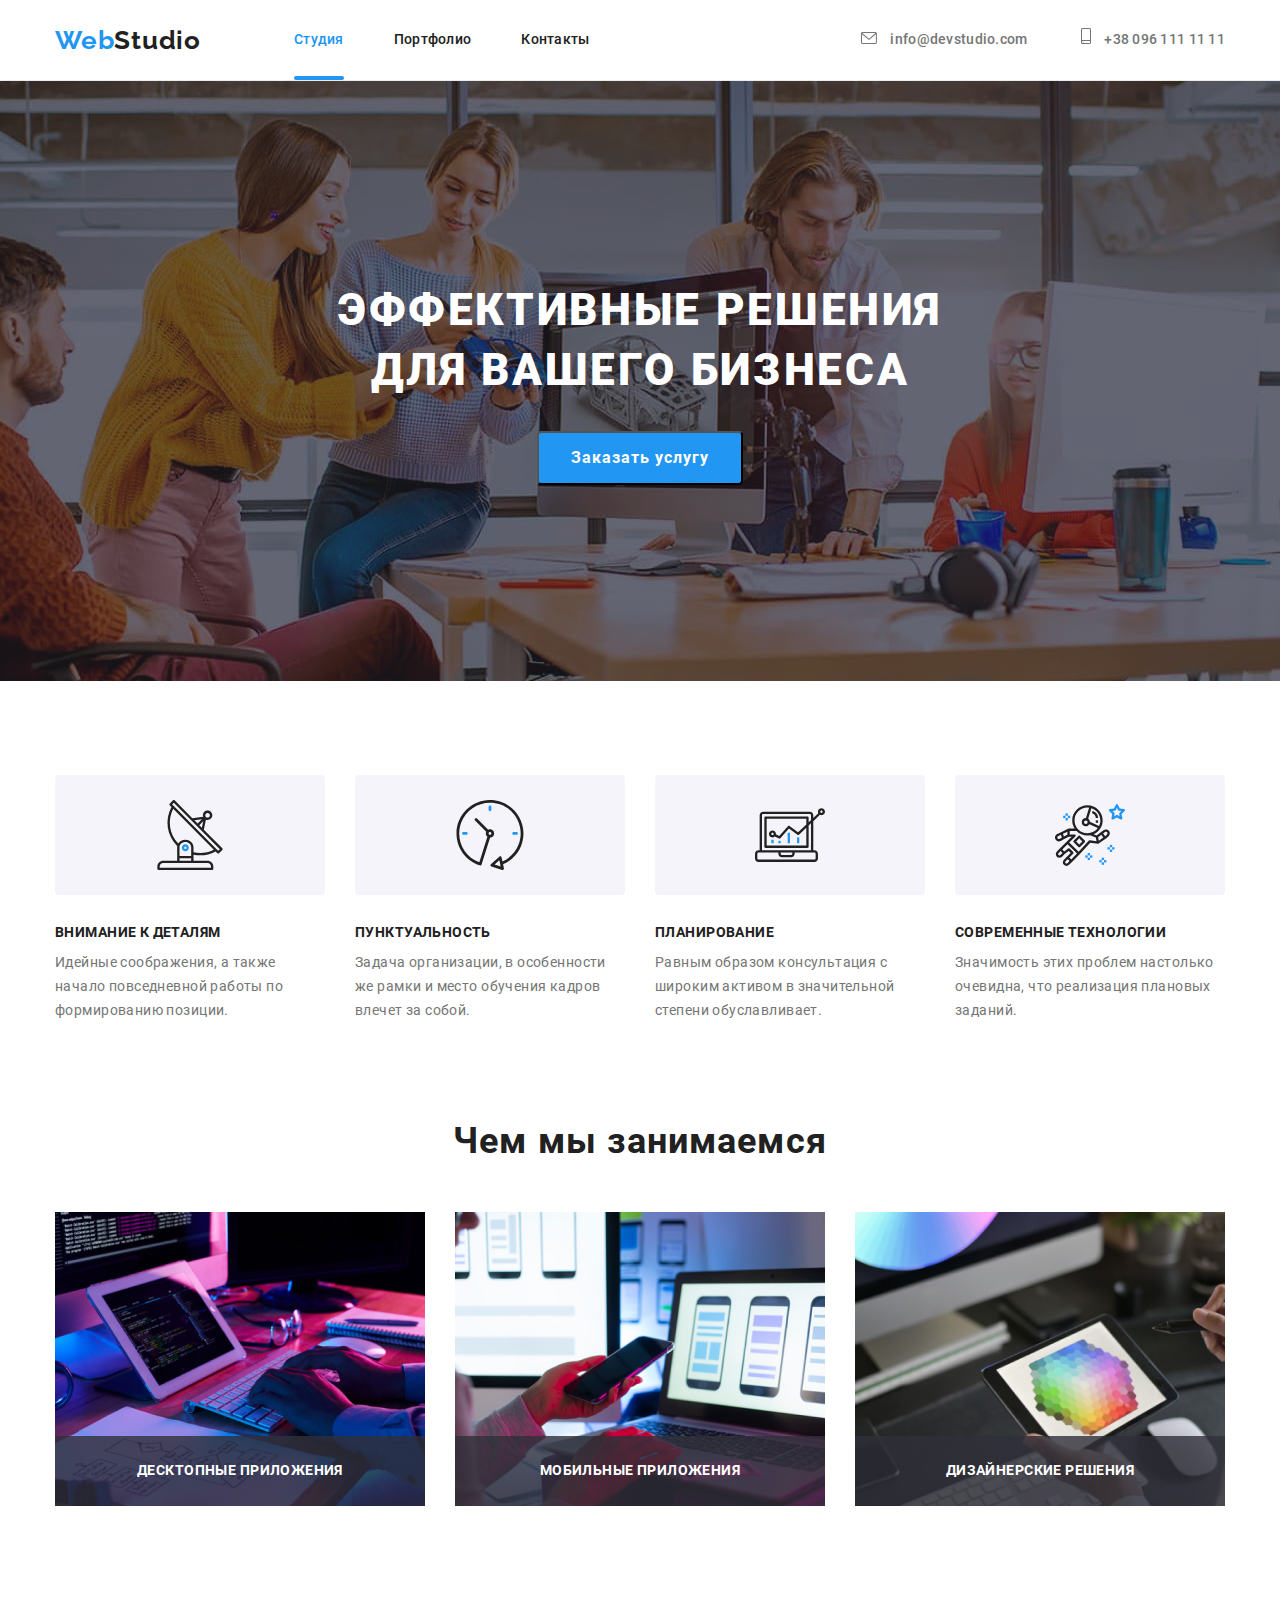
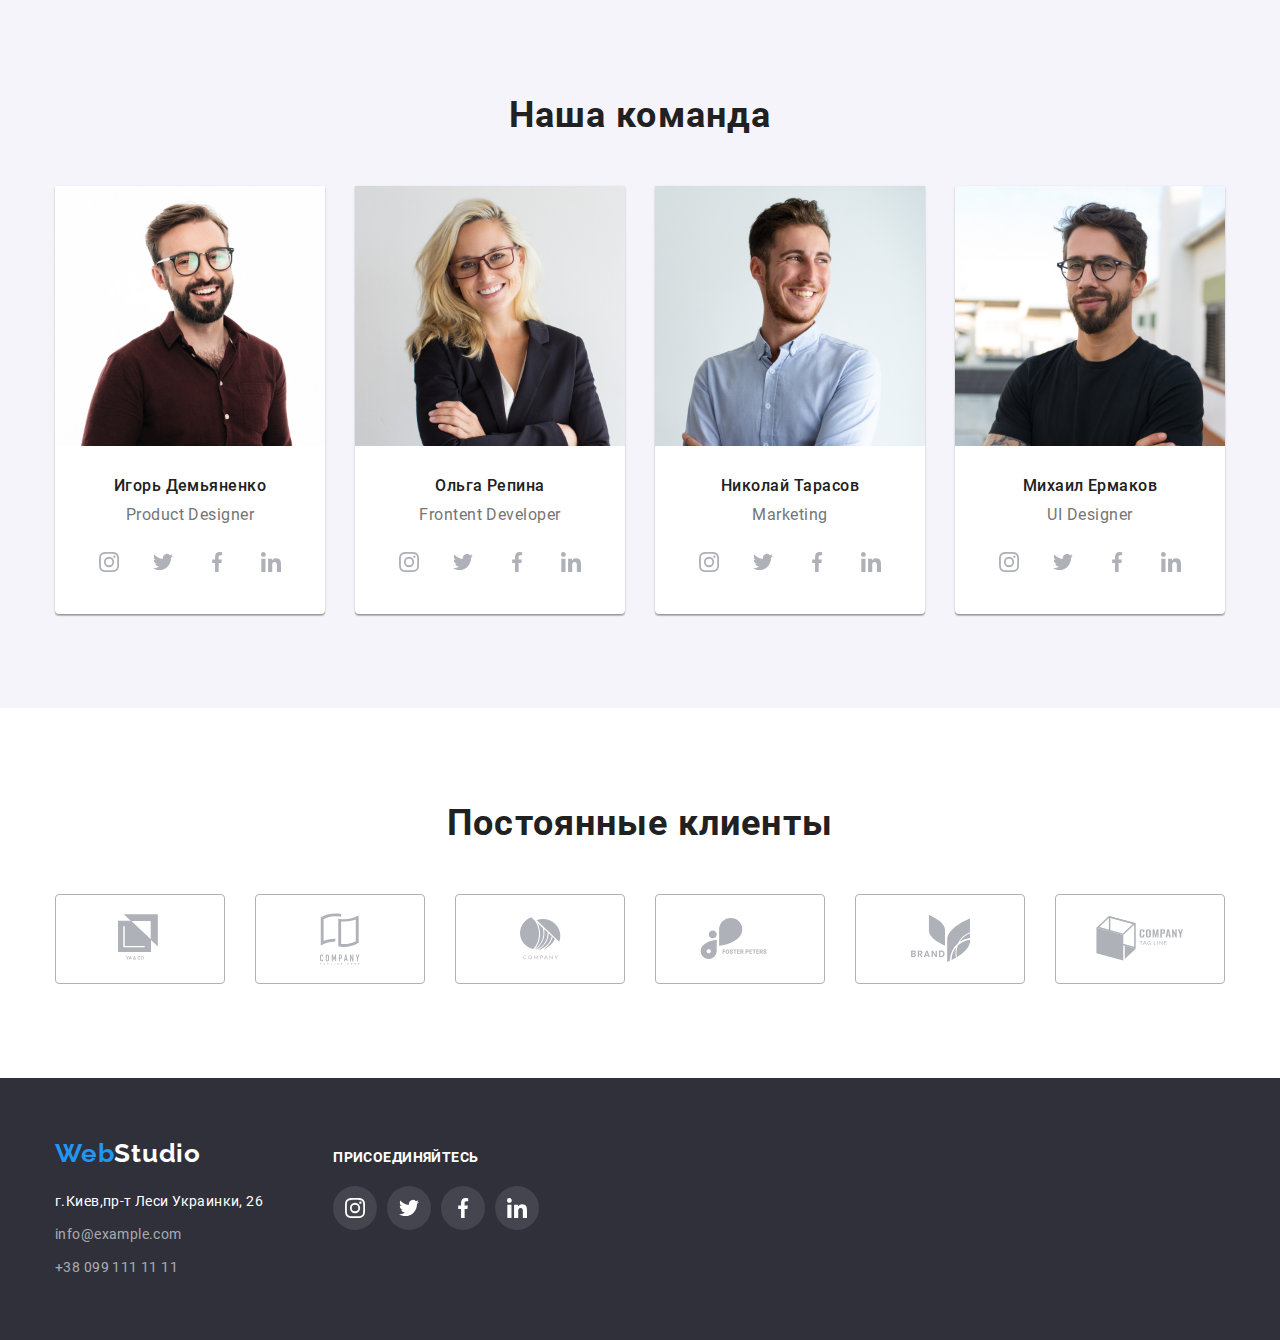
==== commit 8b4409ff: "спозиционировал описание  "чем мы занимаемся" над картинкой" ====
--- a/index.html
+++ b/index.html
@@ -86,14 +86,23 @@
           <h2 class="section-title">Чем мы занимаемся</h2>
           <ul class="img-set">
             <li class="img-item">
-              <img src="./img/img1.jpg" alt="верстка" width="370" height="294" />
+              <img src="./img/img1.jpg" alt="десктопные приложения" width="370" height="294" />
+              <div class="img-discription">
+                <h3 class="title centring">Десктопные приложения</h3>
+              </div>
             </li>
 
             <li class="img-item">
-              <img src="./img/img2.jpg" alt="мобильное приложение" width="370" height="294" />
+              <img src="./img/img2.jpg" alt="мобильные приложения" width="370" height="294" />
+              <div class="img-discription">
+                <h3 class="title centring">Мобильные приложения</h3>
+              </div>
             </li>
             <li class="img-item">
-              <img src="./img/img3.jpg" alt="дизайн" width="370" height="294" />
+              <img src="./img/img3.jpg" alt="дизайнерские решения" width="370" height="294" />
+              <div class="img-discription">
+                <h3 class="title centring">Дизайнерские решения</h3>
+              </div>
             </li>
           </ul>
         </div>
--- a/css/styles.css
+++ b/css/styles.css
@@ -156,6 +156,7 @@
 .current {
   color: var(--accent-cl);
 }
+/* псевдоэлемент- подчеркушка меню */
 .current::after {
   display: block;
   position: absolute;
@@ -336,7 +337,7 @@
   min-height: 16px;
   font-family: Roboto, sans-serif;
   font-style: normal;
-  font-weight: bold;
+  font-weight: 700;
   font-size: 14px;
   line-height: 1.14;
   text-transform: uppercase;
@@ -365,10 +366,26 @@
   flex-wrap: wrap;
   margin-left: -30px;
 }
+/* позиционируем описание над картинкой */
 .img-item {
+  position: relative;
   margin-left: 30px;
   list-style: none;
   flex-basis: calc(100% / 3 - 30px);
+}
+
+.img-discription {
+  position: absolute;
+  display: block;
+  width: 100%;
+  height: 70px;
+  background: rgba(47, 48, 58, 0.8);
+  bottom: 0;
+}
+.title.centring {
+  text-align: center;
+  padding-top: 27px;
+  color: var(--white);
 }
 .team {
   font-style: normal;
